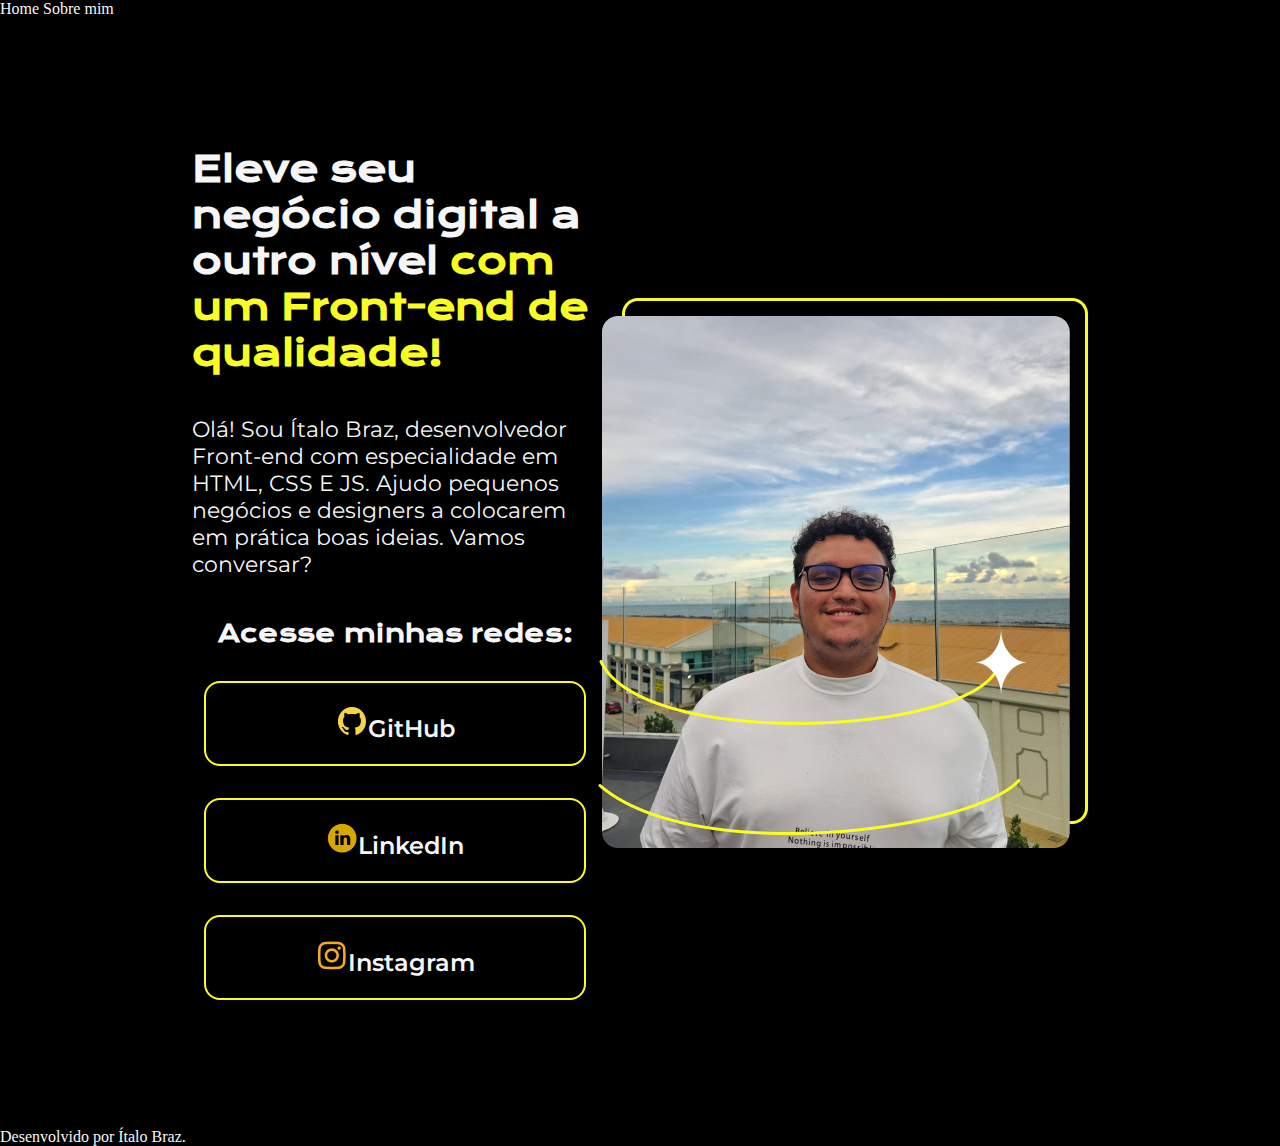
==== index.html @ 6c2f13ec "Continuando projeto, alterando botões, atualizando foto, trocando as redes sociais." ====
<!DOCTYPE html>
<html lang="pt-br">
<head>
    <meta charset="UTF-8">
    <meta name="viewport" content="width=device-width, initial-scale=1.0">
    <title>Projetinho</title>
    <link rel="stylesheet" href="css/style.css">
</head>
<body>
   <header class="header">
        <nav class="header_menu">
            <a class="header_menu_link">Home</a>
            <a class="header_menu_link">Sobre mim</a>
        </nav>
   </header>
   <main class="apresentacao">
    <section class="apr__conteudo">
        
        <h1 class="apr__conteudo__titulo">Eleve seu negócio digital a outro nível<strong class="titleStr"> com um Front-end de qualidade!</strong></h1>
        <p class="apr__conteudo__texto">Olá! Sou Ítalo Braz, desenvolvedor Front-end com especialidade em HTML, CSS E JS. Ajudo pequenos negócios e designers a colocarem em prática boas ideias. Vamos conversar?</p>
        <div class="apr__botoes">
            <h2 class="apr_bt_texto">Acesse minhas redes:</h2>
            <a class="apr_bt_links" href="https://github.com/ItaloBrazz"> <img src="assets/logo-github.png" alt="Logo Github">GitHub</a>
            <a class="apr_bt_links" href="https://linkedin.com//in/ItaloBraz"> <img src="assets/logo-linkedin2.png" alt="Logo Linkedin">LinkedIn</a>
            <a class="apr_bt_links" href="https://www.instagram.com/jtalobraz/"> <img src="assets/logo-instagram.png" alt="Logo Instagram">Instagram</a>

        </div>
    </section> 
    <img src="assets/perfil.png" alt="Foto de Ítalo Braz">
    </main> 
    <footer class="footer">
        <p>Desenvolvido por Ítalo Braz.</p>
    </footer>
</body>

</html>
---- css/style.css ----
@import url('https://fonts.googleapis.com/css2?family=Krona+One&family=Montserrat:ital,wght@0,100..900;1,100..900&display=swap');

*{
    margin:0;
    padding:0;
}

body{
    height: 100vh;
    box-sizing: border-box;
    background: #000000;
    color: #f6f6f6;
}
.titleStr {
    color:#F9FD22
}

.apresentacao {
    margin: 10% 15%;
    display: flex;
    align-items: center;
    justify-content: space-between;
}

.apr__conteudo {
    display: flex;
    flex-direction: column;
    gap: 40px;
    width: 615px;

}
.apr__conteudo__titulo {
    font-family: "Krona One", sans-serif;
    font-size: 36px;
}

.apr__conteudo__texto {
    font-family: "Montserrat", sans-serif;
    font-size:22px;
}

.apr__botoes{
    display: flex;
    justify-content: space-between;
    flex-direction: column;
    align-items: center;
    gap: 32px;
}


.apr_bt_texto{
    font-family: "Krona One", sans-serif;
    font-size: 24px;
    font-weight: 400px;
}
.apr_bt_links{
    border: 2px solid #F9FD22;
    width: 378px;
    text-align: center;
    border-radius: 16px;
    font-size: 24px;
    padding: 21.5px 0px;
    text-decoration: none;
    color: #f6f6f6;
    font-family: "Montserrat", sans-serif;
    font-weight: 600;
}
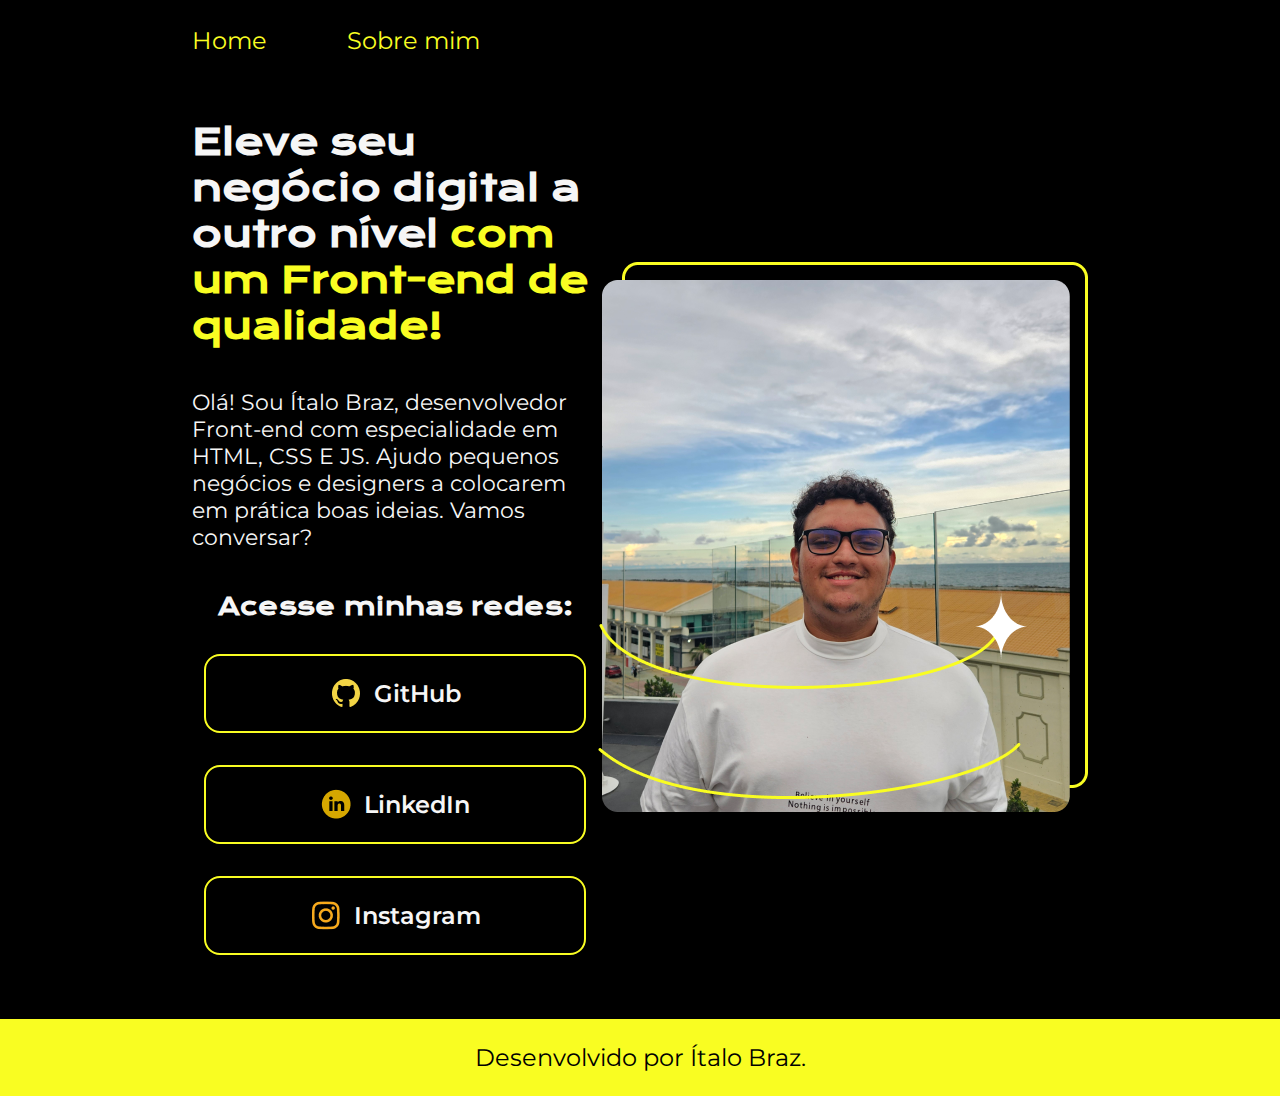
==== commit 4bda257c: "Alterando Header - Footer e removendo imagens inuteis." ====
--- a/index.html
+++ b/index.html
@@ -4,7 +4,7 @@
     <meta charset="UTF-8">
     <meta name="viewport" content="width=device-width, initial-scale=1.0">
     <title>Projetinho</title>
-    <link rel="stylesheet" href="css/style.css">
+    <link rel="stylesheet" href="styles/style.css">
 </head>
 <body>
    <header class="header">
@@ -21,7 +21,7 @@
         <div class="apr__botoes">
             <h2 class="apr_bt_texto">Acesse minhas redes:</h2>
             <a class="apr_bt_links" href="https://github.com/ItaloBrazz"> <img src="assets/logo-github.png" alt="Logo Github">GitHub</a>
-            <a class="apr_bt_links" href="https://linkedin.com//in/ItaloBraz"> <img src="assets/logo-linkedin2.png" alt="Logo Linkedin">LinkedIn</a>
+            <a class="apr_bt_links" href="https://linkedin.com//in/ItaloBraz"> <img src="assets/logo-linkedin.png" alt="Logo Linkedin">LinkedIn</a>
             <a class="apr_bt_links" href="https://www.instagram.com/jtalobraz/"> <img src="assets/logo-instagram.png" alt="Logo Instagram">Instagram</a>
 
         </div>
--- a/styles/style.css
+++ b/styles/style.css
@@ -0,0 +1,104 @@
+@import url('https://fonts.googleapis.com/css2?family=Krona+One&family=Montserrat:ital,wght@0,100..900;1,100..900&display=swap');
+
+*{
+    margin:0;
+    padding:0;
+}
+
+body{
+    
+    box-sizing: border-box;
+    background: #000000;
+    color: #f6f6f6;
+}
+
+.header{
+    padding: 2% 0% 0% 15%;
+
+}
+
+.header_menu{
+    display: flex;
+    gap: 80px;
+}
+
+.header_menu_link{
+    font-family: "Montserrat", sans-serif;
+    font-size: 24px;
+    font-weight: 600px;
+    color: #F9FD22;
+
+}
+
+.apresentacao {
+    padding: 5% 15%;
+    display: flex;
+    align-items: center;
+    justify-content: space-between;
+}
+
+.apr__conteudo {
+    display: flex;
+    flex-direction: column;
+    gap: 40px;
+    width: 615px;
+
+}
+.apr__conteudo__titulo {
+    font-family: "Krona One", sans-serif;
+    font-size: 36px;
+}
+
+.titleStr {
+    color:#F9FD22
+}
+
+.apr__conteudo__texto {
+    font-family: "Montserrat", sans-serif;
+    font-size:22px;
+}
+
+.apr__botoes{
+    display: flex;
+    justify-content: space-between;
+    flex-direction: column;
+    align-items: center;
+    gap: 32px;
+}
+
+
+.apr_bt_texto{
+    font-family: "Krona One", sans-serif;
+    font-size: 24px;
+    font-weight: 400px;
+}
+.apr_bt_links{
+    display: flex;
+    justify-content: center;
+    align-items: center;
+    gap: 12px;
+    border: 2px solid #F9FD22;
+    width: 378px;
+    text-align: center;
+    border-radius: 16px;
+    font-size: 24px;
+    padding: 21.5px 0px;
+    text-decoration: none;
+    color: #f6f6f6;
+    font-family: "Montserrat", sans-serif;
+    font-weight: 600;
+}
+
+.apr_bt_links:hover{
+    background-color: #272727;
+}
+
+.footer{
+    padding: 24px;
+    background-color: #F9FD22;
+    color:#000000;
+    text-align: center;
+    font-family: "Montserrat", sans-serif;
+    font-weight: 400;
+    font-size: 24px;
+}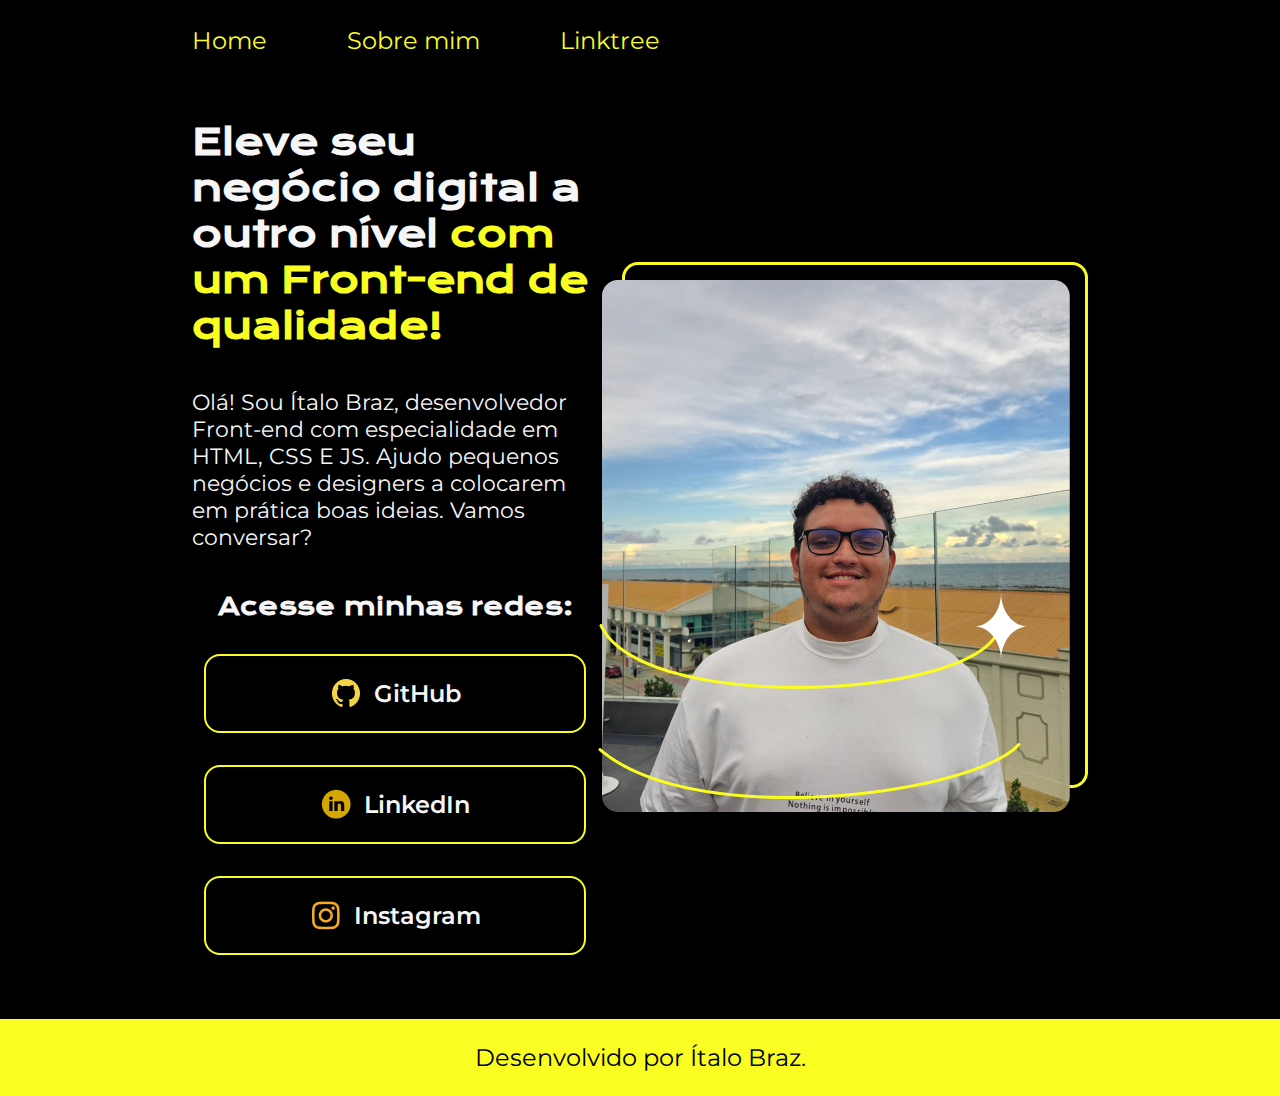
==== commit b9365fdd: "Finalizando pagina de "Sobre mim", reorganizando o código e iniciando a página de Linktree." ====
--- a/index.html
+++ b/index.html
@@ -9,8 +9,9 @@
 <body>
    <header class="header">
         <nav class="header_menu">
-            <a class="header_menu_link">Home</a>
-            <a class="header_menu_link">Sobre mim</a>
+            <a class="header_menu_link" href="index.html">Home</a>
+            <a class="header_menu_link" href="about.html">Sobre mim</a>
+            <a class="header_menu_link" href="about.html">Linktree</a>
         </nav>
    </header>
    <main class="apresentacao">
--- a/styles/style.css
+++ b/styles/style.css
@@ -27,6 +27,7 @@
     font-size: 24px;
     font-weight: 600px;
     color: #F9FD22;
+    text-decoration: none;
 
 }
 
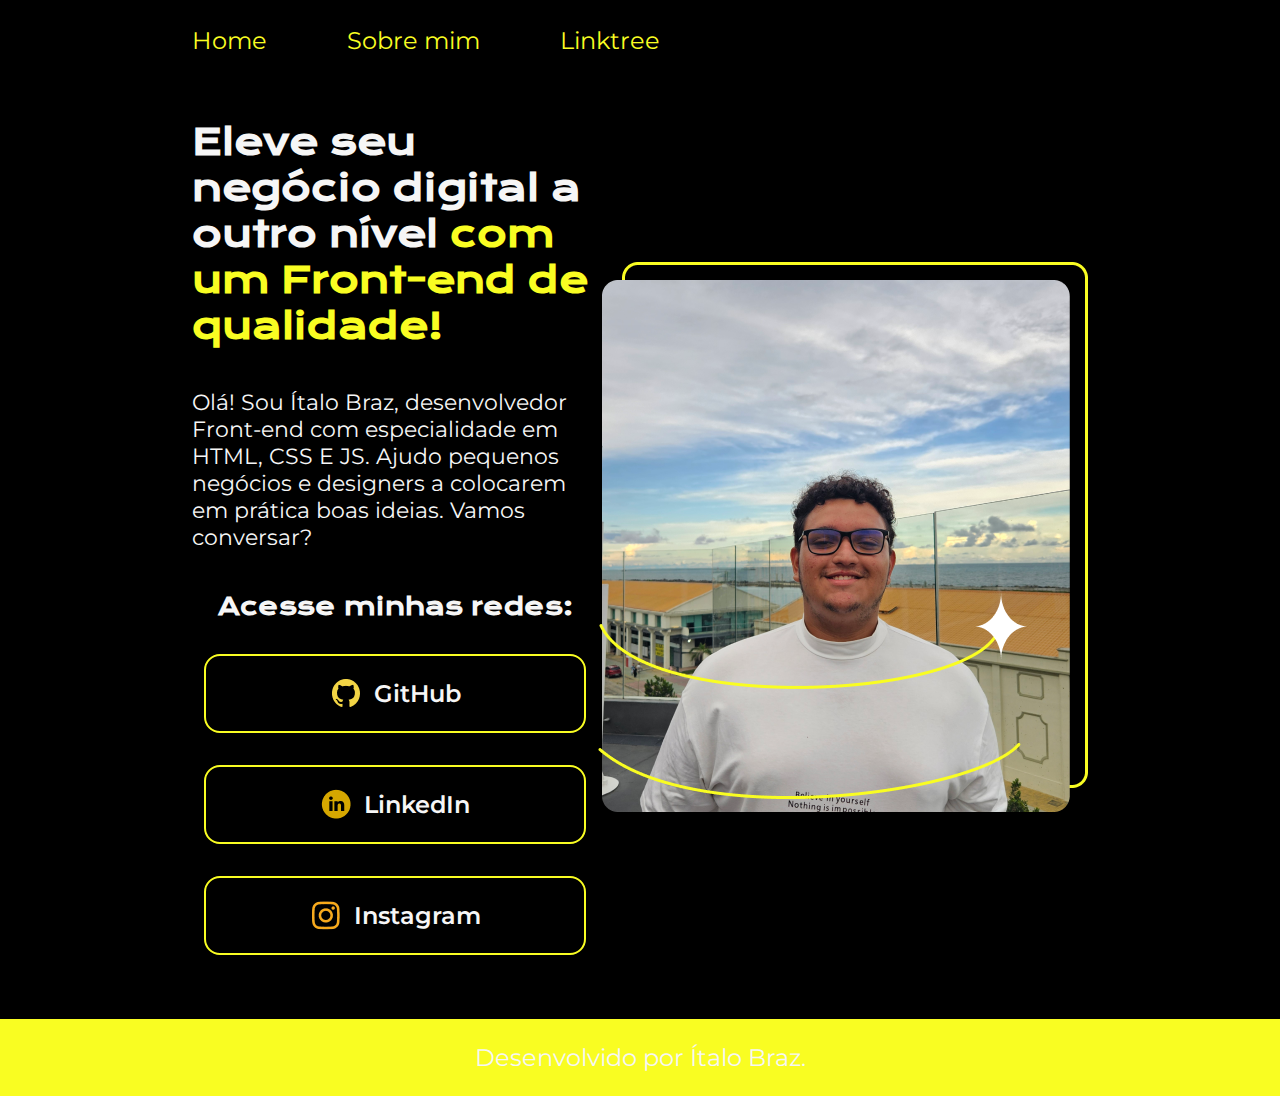
==== commit 2aeca5d7: "Página de About totalmente finalizada" ====
--- a/index.html
+++ b/index.html
@@ -16,7 +16,6 @@
    </header>
    <main class="apresentacao">
     <section class="apr__conteudo">
-        
         <h1 class="apr__conteudo__titulo">Eleve seu negócio digital a outro nível<strong class="titleStr"> com um Front-end de qualidade!</strong></h1>
         <p class="apr__conteudo__texto">Olá! Sou Ítalo Braz, desenvolvedor Front-end com especialidade em HTML, CSS E JS. Ajudo pequenos negócios e designers a colocarem em prática boas ideias. Vamos conversar?</p>
         <div class="apr__botoes">
@@ -24,7 +23,6 @@
             <a class="apr_bt_links" href="https://github.com/ItaloBrazz"> <img src="assets/logo-github.png" alt="Logo Github">GitHub</a>
             <a class="apr_bt_links" href="https://linkedin.com//in/ItaloBraz"> <img src="assets/logo-linkedin.png" alt="Logo Linkedin">LinkedIn</a>
             <a class="apr_bt_links" href="https://www.instagram.com/jtalobraz/"> <img src="assets/logo-instagram.png" alt="Logo Instagram">Instagram</a>
-
         </div>
     </section> 
     <img src="assets/perfil.png" alt="Foto de Ítalo Braz">
--- a/styles/style.css
+++ b/styles/style.css
@@ -1,4 +1,14 @@
 @import url('https://fonts.googleapis.com/css2?family=Krona+One&family=Montserrat:ital,wght@0,100..900;1,100..900&display=swap');
+
+:root{
+    --cor-primaria: #000000;
+    --cor-secundaria: #f6f6f6;
+    --cor--terciaria: #F9FD22;
+    --cor--hover: #272727;
+
+    --fonte-primaria:"Krona One", sans-serif;
+    --fonte-secundaria:"Montserrat", sans-serif;
+}
 
 *{
     margin:0;
@@ -8,8 +18,8 @@
 body{
     
     box-sizing: border-box;
-    background: #000000;
-    color: #f6f6f6;
+    background: var(--cor-primaria);
+    color: var(--cor-secundaria);
 }
 
 .header{
@@ -23,10 +33,10 @@
 }
 
 .header_menu_link{
-    font-family: "Montserrat", sans-serif;
+    font-family: var(--fonte-secundaria);
     font-size: 24px;
     font-weight: 600px;
-    color: #F9FD22;
+    color: var(--cor--terciaria);
     text-decoration: none;
 
 }
@@ -46,16 +56,16 @@
 
 }
 .apr__conteudo__titulo {
-    font-family: "Krona One", sans-serif;
+    font-family: var(--fonte-primaria);
     font-size: 36px;
 }
 
 .titleStr {
-    color:#F9FD22
+    color:var(--cor--terciaria);
 }
 
 .apr__conteudo__texto {
-    font-family: "Montserrat", sans-serif;
+    font-family: var(--fonte-secundaria);
     font-size:22px;
 }
 
@@ -69,7 +79,7 @@
 
 
 .apr_bt_texto{
-    font-family: "Krona One", sans-serif;
+    font-family: var(--fonte-primaria);
     font-size: 24px;
     font-weight: 400px;
 }
@@ -78,28 +88,28 @@
     justify-content: center;
     align-items: center;
     gap: 12px;
-    border: 2px solid #F9FD22;
+    border: 2px solid var(--cor--terciaria);
     width: 378px;
     text-align: center;
     border-radius: 16px;
     font-size: 24px;
     padding: 21.5px 0px;
     text-decoration: none;
-    color: #f6f6f6;
-    font-family: "Montserrat", sans-serif;
+    color: var(--cor--secundaria);
+    font-family: var(--fonte-secundaria);
     font-weight: 600;
 }
 
 .apr_bt_links:hover{
-    background-color: #272727;
+    background-color: var(--cor--hover);
 }
 
 .footer{
     padding: 24px;
-    background-color: #F9FD22;
-    color:#000000;
+    background-color: var(--cor--terciaria);
+    color: var(--cor--primaria);
     text-align: center;
-    font-family: "Montserrat", sans-serif;
+    font-family: var(--fonte-secundaria);
     font-weight: 400;
     font-size: 24px;
 }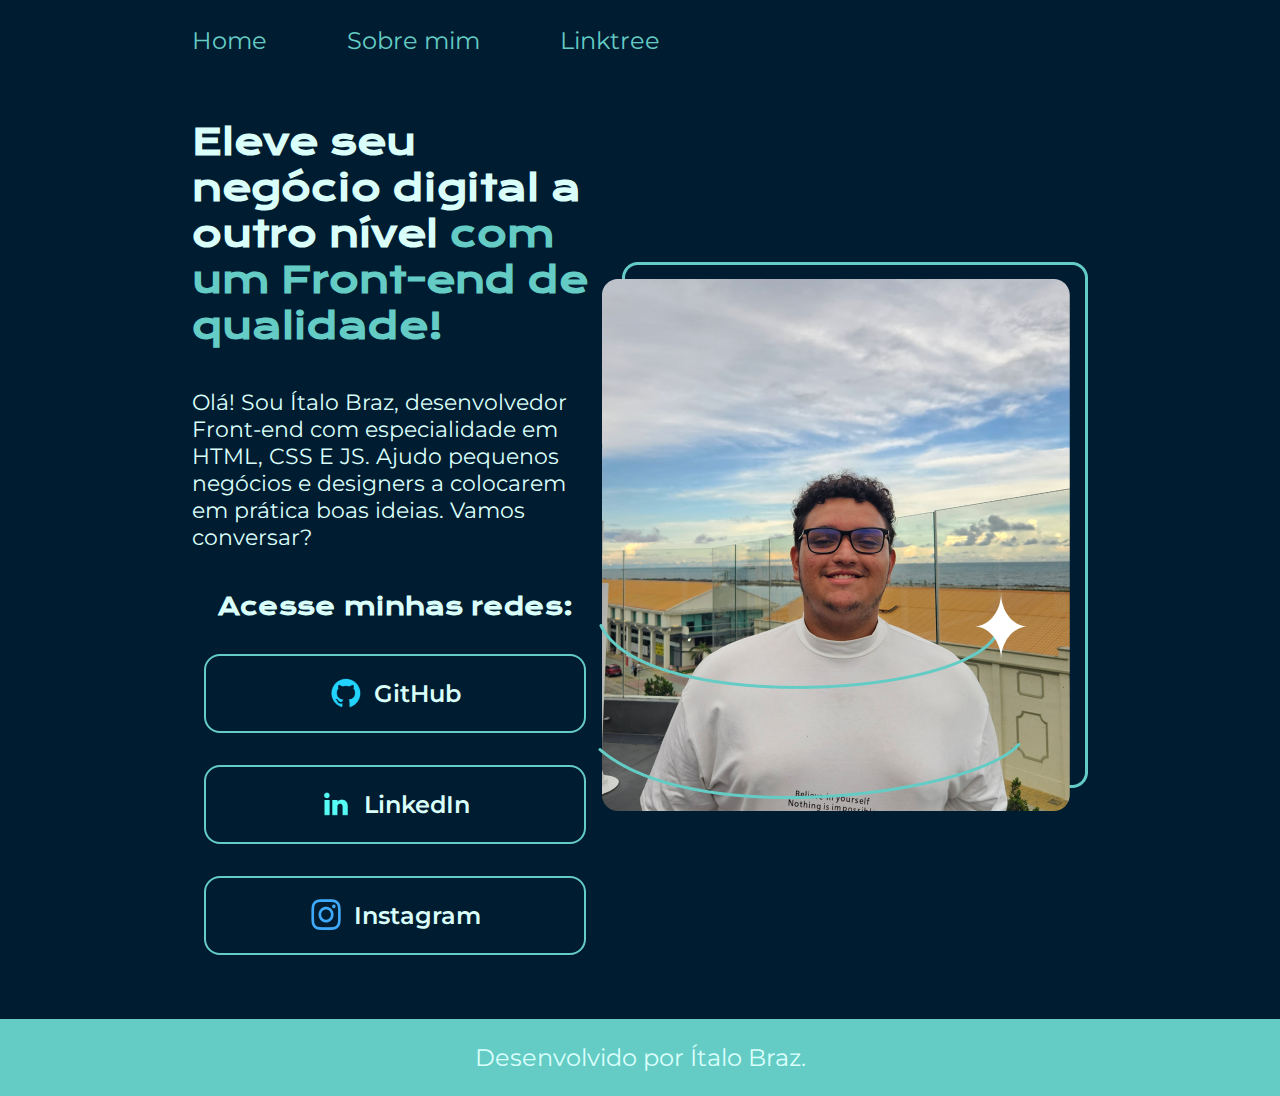
==== commit d14a1637: "Trocando as cores e mudando o estilo dos ícones." ====
--- a/index.html
+++ b/index.html
@@ -20,12 +20,12 @@
         <p class="apr__conteudo__texto">Olá! Sou Ítalo Braz, desenvolvedor Front-end com especialidade em HTML, CSS E JS. Ajudo pequenos negócios e designers a colocarem em prática boas ideias. Vamos conversar?</p>
         <div class="apr__botoes">
             <h2 class="apr_bt_texto">Acesse minhas redes:</h2>
-            <a class="apr_bt_links" href="https://github.com/ItaloBrazz"> <img src="assets/logo-github.png" alt="Logo Github">GitHub</a>
-            <a class="apr_bt_links" href="https://linkedin.com//in/ItaloBraz"> <img src="assets/logo-linkedin.png" alt="Logo Linkedin">LinkedIn</a>
-            <a class="apr_bt_links" href="https://www.instagram.com/jtalobraz/"> <img src="assets/logo-instagram.png" alt="Logo Instagram">Instagram</a>
+            <a class="apr_bt_links" href="https://github.com/ItaloBrazz"> <img src="assets/gitblue.png" alt="Logo Github">GitHub</a>
+            <a class="apr_bt_links" href="https://linkedin.com//in/ItaloBraz"> <img src="assets/linkedinblue.png" alt="Logo Linkedin">LinkedIn</a>
+            <a class="apr_bt_links" href="https://www.instagram.com/jtalobraz/"> <img src="assets/instablue.png" alt="Logo Instagram">Instagram</a>
         </div>
     </section> 
-    <img src="assets/perfil.png" alt="Foto de Ítalo Braz">
+    <img src="assets/perfil-home2.png" alt="Foto de Ítalo Braz">
     </main> 
     <footer class="footer">
         <p>Desenvolvido por Ítalo Braz.</p>
--- a/styles/style.css
+++ b/styles/style.css
@@ -1,10 +1,10 @@
 @import url('https://fonts.googleapis.com/css2?family=Krona+One&family=Montserrat:ital,wght@0,100..900;1,100..900&display=swap');
 
 :root{
-    --cor-primaria: #000000;
-    --cor-secundaria: #f6f6f6;
-    --cor--terciaria: #F9FD22;
-    --cor--hover: #272727;
+    --cor-primaria: #001C30;
+    --cor-secundaria: #DAFFFB;
+    --cor--terciaria: #64CCC5;
+    --cor--hover: #176B87;
 
     --fonte-primaria:"Krona One", sans-serif;
     --fonte-secundaria:"Montserrat", sans-serif;
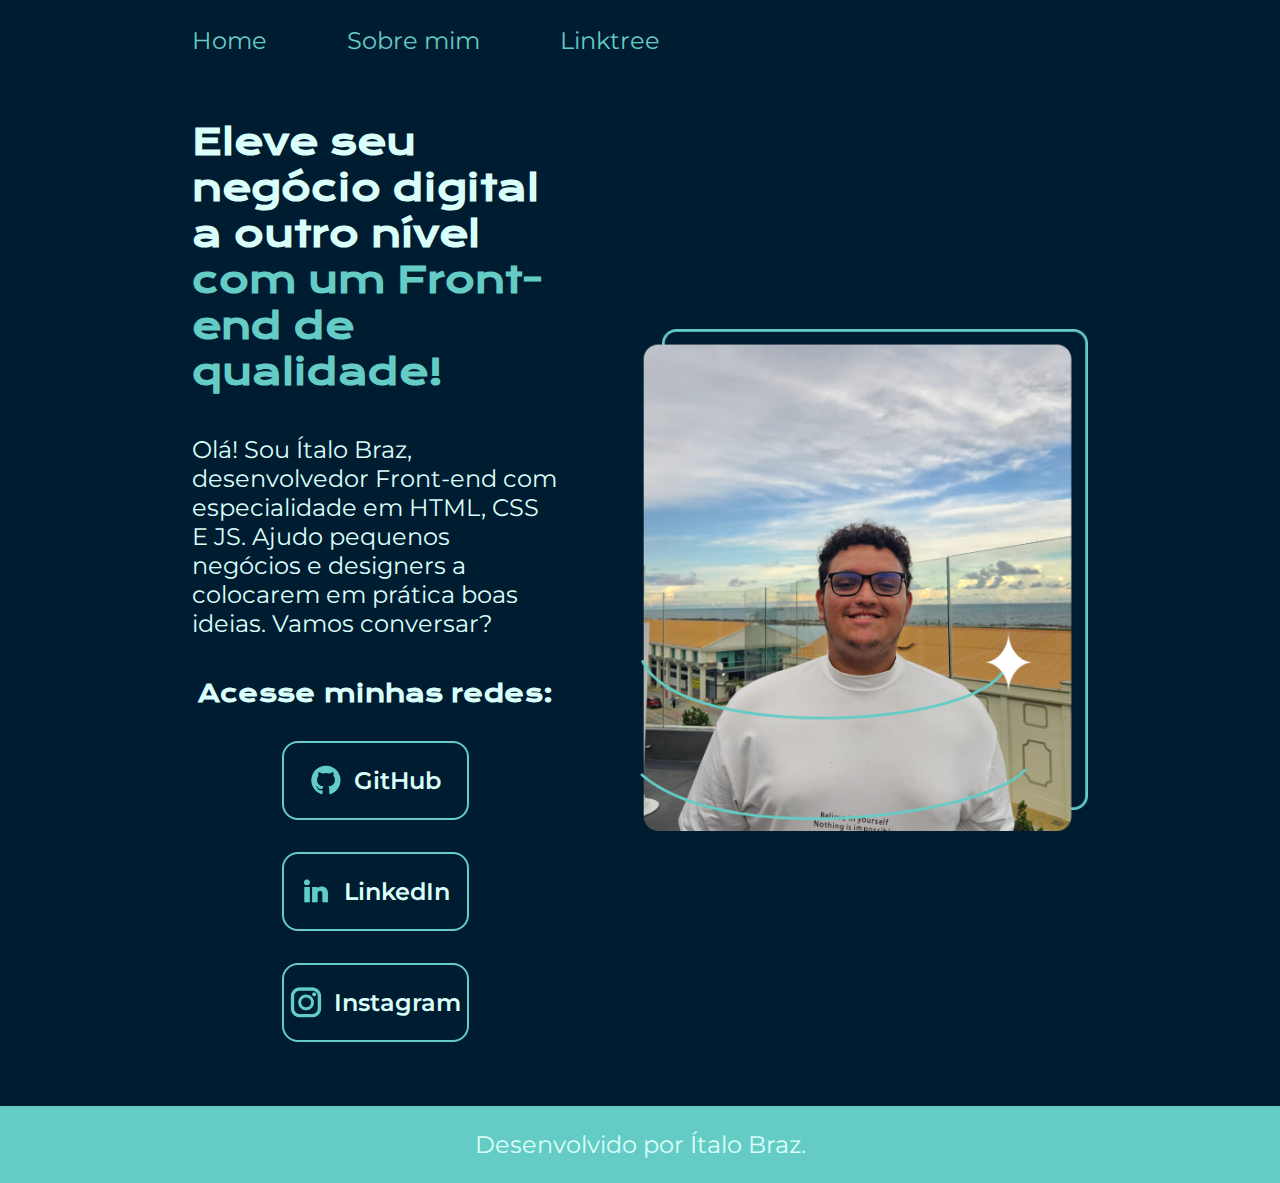
==== commit 61f47edc: "Adicionado responsividade para telefones" ====
--- a/index.html
+++ b/index.html
@@ -25,7 +25,7 @@
             <a class="apr_bt_links" href="https://www.instagram.com/jtalobraz/"> <img src="assets/instablue.png" alt="Logo Instagram">Instagram</a>
         </div>
     </section> 
-    <img src="assets/perfil-home2.png" alt="Foto de Ítalo Braz">
+    <img class="apr__imagem" src="assets/perfil-home2.png" alt="Foto de Ítalo Braz">
     </main> 
     <footer class="footer">
         <p>Desenvolvido por Ítalo Braz.</p>
--- a/styles/style.css
+++ b/styles/style.css
@@ -34,7 +34,7 @@
 
 .header_menu_link{
     font-family: var(--fonte-secundaria);
-    font-size: 24px;
+    font-size: 1.5rem;
     font-weight: 600px;
     color: var(--cor--terciaria);
     text-decoration: none;
@@ -46,18 +46,19 @@
     display: flex;
     align-items: center;
     justify-content: space-between;
+    gap: 82px;
 }
 
 .apr__conteudo {
     display: flex;
     flex-direction: column;
     gap: 40px;
-    width: 615px;
+    width: 50%;
 
 }
 .apr__conteudo__titulo {
     font-family: var(--fonte-primaria);
-    font-size: 36px;
+    font-size: 2.25rem;
 }
 
 .titleStr {
@@ -66,7 +67,7 @@
 
 .apr__conteudo__texto {
     font-family: var(--fonte-secundaria);
-    font-size:22px;
+    font-size: 1.5rem;
 }
 
 .apr__botoes{
@@ -80,19 +81,20 @@
 
 .apr_bt_texto{
     font-family: var(--fonte-primaria);
-    font-size: 24px;
+    font-size: 1.5rem;
     font-weight: 400px;
 }
+
 .apr_bt_links{
     display: flex;
     justify-content: center;
     align-items: center;
     gap: 12px;
     border: 2px solid var(--cor--terciaria);
-    width: 378px;
+    width: 50%;
     text-align: center;
     border-radius: 16px;
-    font-size: 24px;
+    font-size: 1.5rem;
     padding: 21.5px 0px;
     text-decoration: none;
     color: var(--cor--secundaria);
@@ -104,12 +106,36 @@
     background-color: var(--cor--hover);
 }
 
+.apr__imagem{
+    width: 50%;
+}
+
 .footer{
-    padding: 24px;
+    padding: 1.5rem;
     background-color: var(--cor--terciaria);
     color: var(--cor--primaria);
     text-align: center;
     font-family: var(--fonte-secundaria);
     font-weight: 400;
     font-size: 24px;
+}
+
+@media (max-width: 1200px){
+
+    .header{
+        padding: 10%;
+    }
+
+    .header_menu{
+        justify-content: center;
+    }
+
+    .apresentacao{
+        flex-direction: column-reverse;
+        padding: 5%;
+    }
+
+    .apr__conteudo{
+        width: auto;
+    }
 }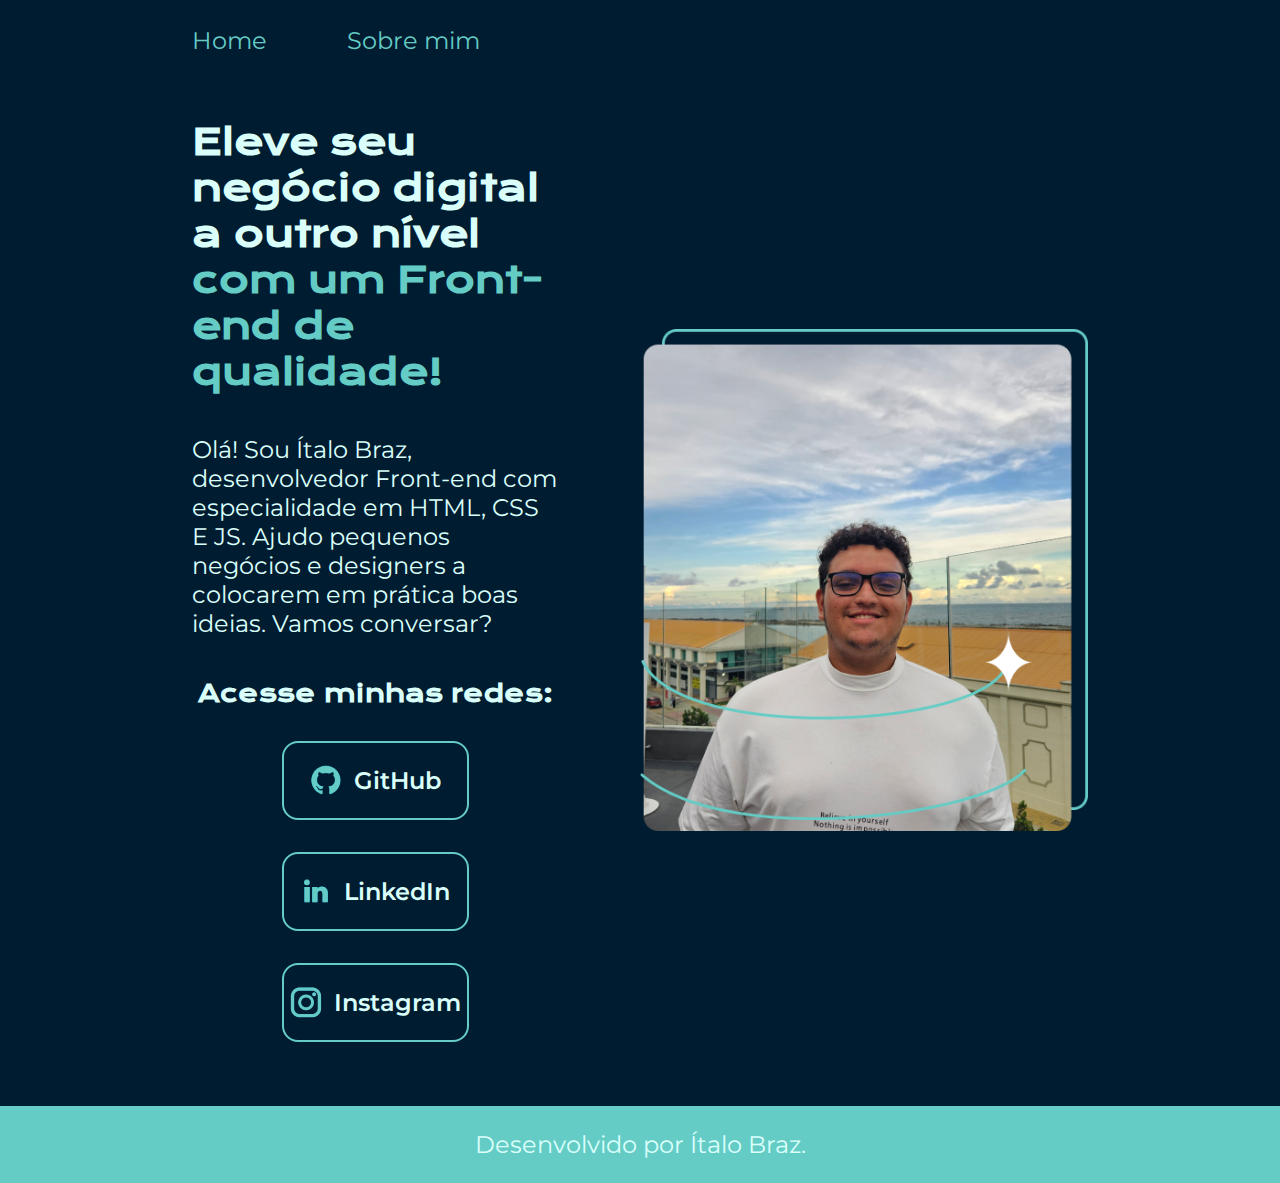
==== commit 844a7ccf: "Removendo Linktree" ====
--- a/index.html
+++ b/index.html
@@ -11,7 +11,6 @@
         <nav class="header_menu">
             <a class="header_menu_link" href="index.html">Home</a>
             <a class="header_menu_link" href="about.html">Sobre mim</a>
-            <a class="header_menu_link" href="about.html">Linktree</a>
         </nav>
    </header>
    <main class="apresentacao">
